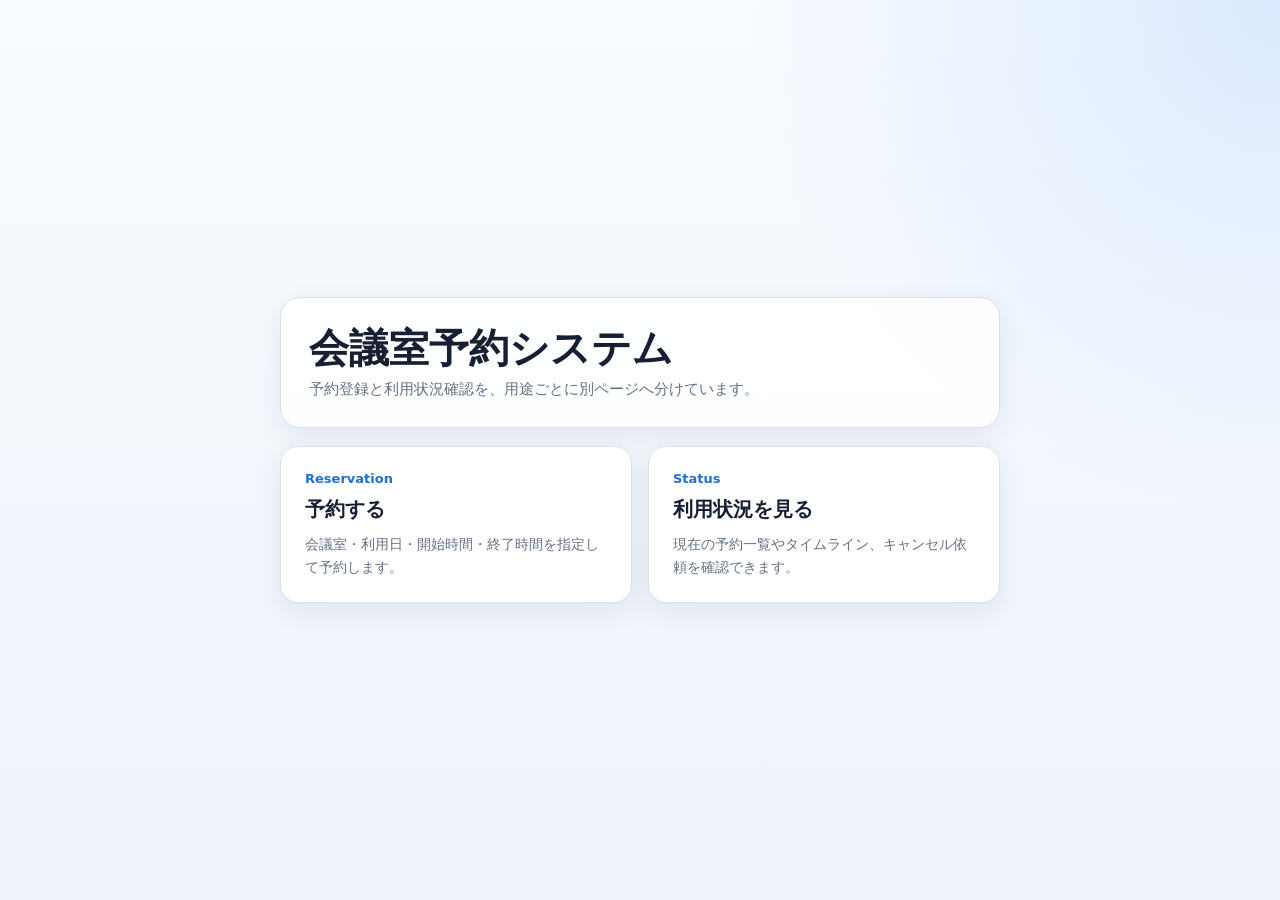
==== index.html @ bccea340 "Add meeting room reservation status page with filtering and timeline view" ====
<!DOCTYPE html>
<html lang="ja">

<head>
  <meta charset="UTF-8">
  <meta name="viewport" content="width=device-width, initial-scale=1">
  <title>会議室予約システム</title>
  <style>
    :root {
      --primary: #1d6fd6;
      --primary-dark: #1559ae;
      --surface: #ffffff;
      --background: #f6f8fb;
      --border: #d7e0ec;
      --text: #172033;
      --muted: #647085;
      --soft-blue: #eaf2ff;
      --shadow: 0 8px 28px rgba(20, 36, 64, 0.08);
    }

    * {
      box-sizing: border-box;
      margin: 0;
      padding: 0;
    }

    body {
      min-height: 100vh;
      display: grid;
      place-items: center;
      padding: 24px;
      background:
        radial-gradient(circle at top right, #dceaff 0, transparent 34%),
        linear-gradient(180deg, #f8fbff 0%, #eef3fa 100%);
      color: var(--text);
      font-family: system-ui, -apple-system, BlinkMacSystemFont, "Segoe UI", sans-serif;
    }

    .shell {
      width: min(100%, 720px);
      display: grid;
      gap: 18px;
    }

    .hero {
      padding: 28px;
      border: 1px solid var(--border);
      border-radius: 20px;
      background: rgba(255, 255, 255, 0.94);
      box-shadow: var(--shadow);
      display: grid;
      gap: 10px;
    }

    .hero h1 {
      font-size: clamp(28px, 4vw, 40px);
      line-height: 1.1;
    }

    .hero p {
      color: var(--muted);
      font-size: 15px;
    }

    .links {
      display: grid;
      grid-template-columns: repeat(2, minmax(0, 1fr));
      gap: 16px;
    }

    .link-card {
      display: grid;
      gap: 10px;
      padding: 24px;
      border-radius: 18px;
      border: 1px solid var(--border);
      background: var(--surface);
      box-shadow: var(--shadow);
      text-decoration: none;
      color: inherit;
      transition: transform .15s ease, border-color .15s ease, box-shadow .15s ease;
    }

    .link-card:hover {
      transform: translateY(-2px);
      border-color: var(--primary);
      box-shadow: 0 12px 28px rgba(20, 36, 64, 0.12);
    }

    .link-card strong {
      font-size: 20px;
    }

    .link-card span {
      color: var(--muted);
      font-size: 14px;
      line-height: 1.6;
    }

    .link-accent {
      color: var(--primary);
      font-size: 13px;
      font-weight: 700;
    }

    @media (max-width: 640px) {
      .links {
        grid-template-columns: 1fr;
      }

      .hero,
      .link-card {
        padding: 20px;
      }
    }
  </style>
</head>

<body>
  <main class="shell">
    <section class="hero">
      <h1>会議室予約システム</h1>
      <p>予約登録と利用状況確認を、用途ごとに別ページへ分けています。</p>
    </section>

    <section class="links">
      <a href="reserve.html" class="link-card">
        <div class="link-accent">Reservation</div>
        <strong>予約する</strong>
        <span>会議室・利用日・開始時間・終了時間を指定して予約します。</span>
      </a>
      <a href="status.html" class="link-card">
        <div class="link-accent">Status</div>
        <strong>利用状況を見る</strong>
        <span>現在の予約一覧やタイムライン、キャンセル依頼を確認できます。</span>
      </a>
    </section>
  </main>
</body>

</html>
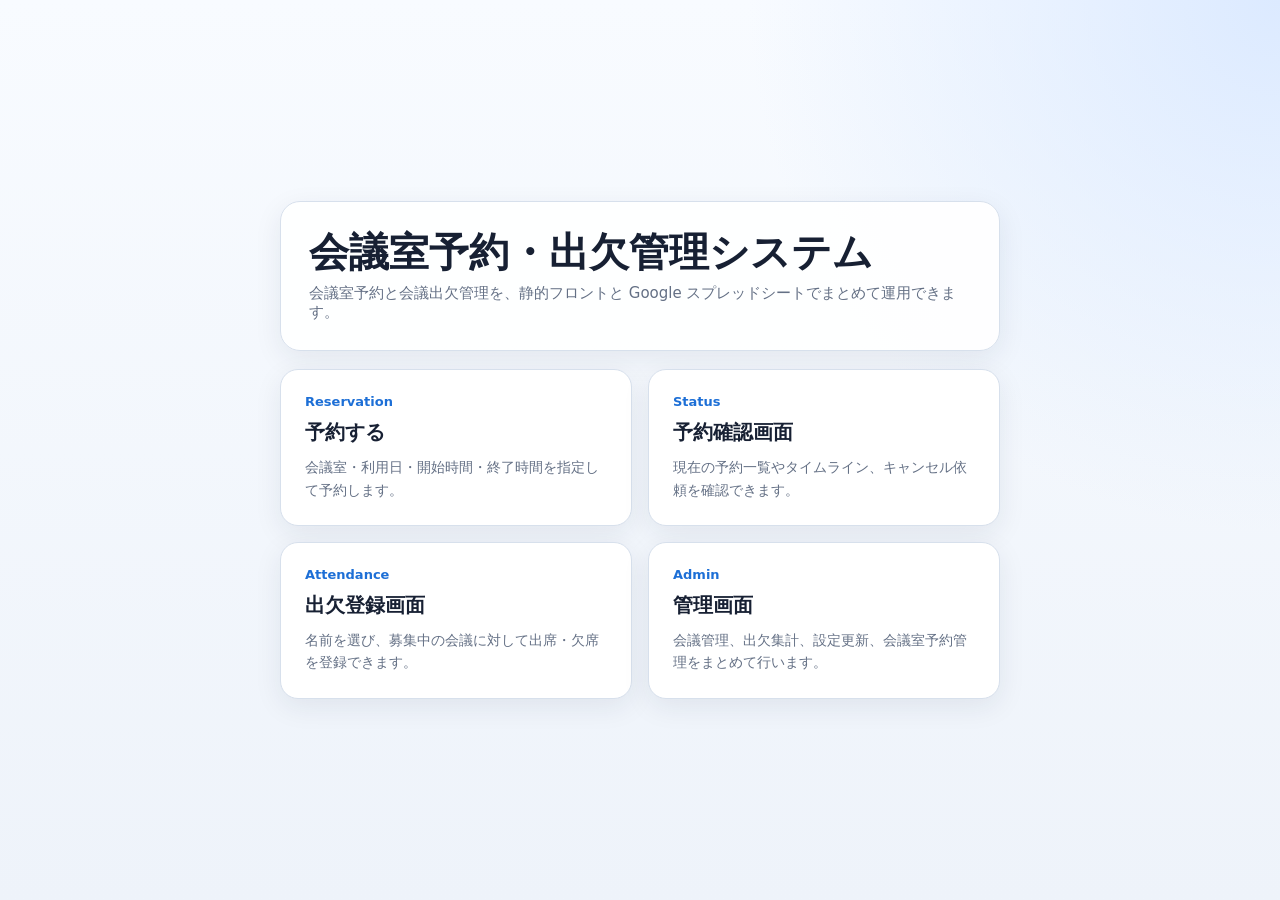
==== commit c03742a2: "Refactor code structure for improved readability and maintainability" ====
--- a/index.html
+++ b/index.html
@@ -4,7 +4,7 @@
 <head>
   <meta charset="UTF-8">
   <meta name="viewport" content="width=device-width, initial-scale=1">
-  <title>会議室予約システム</title>
+  <title>会議室予約・出欠管理システム</title>
   <style>
     :root {
       --primary: #1d6fd6;
@@ -119,8 +119,8 @@
 <body>
   <main class="shell">
     <section class="hero">
-      <h1>会議室予約システム</h1>
-      <p>予約登録と利用状況確認を、用途ごとに別ページへ分けています。</p>
+      <h1>会議室予約・出欠管理システム</h1>
+      <p>会議室予約と会議出欠管理を、静的フロントと Google スプレッドシートでまとめて運用できます。</p>
     </section>
 
     <section class="links">
@@ -131,8 +131,18 @@
       </a>
       <a href="status.html" class="link-card">
         <div class="link-accent">Status</div>
-        <strong>利用状況を見る</strong>
+        <strong>予約確認画面</strong>
         <span>現在の予約一覧やタイムライン、キャンセル依頼を確認できます。</span>
+      </a>
+      <a href="attendance.html" class="link-card">
+        <div class="link-accent">Attendance</div>
+        <strong>出欠登録画面</strong>
+        <span>名前を選び、募集中の会議に対して出席・欠席を登録できます。</span>
+      </a>
+      <a href="admin.html" class="link-card">
+        <div class="link-accent">Admin</div>
+        <strong>管理画面</strong>
+        <span>会議管理、出欠集計、設定更新、会議室予約管理をまとめて行います。</span>
       </a>
     </section>
   </main>
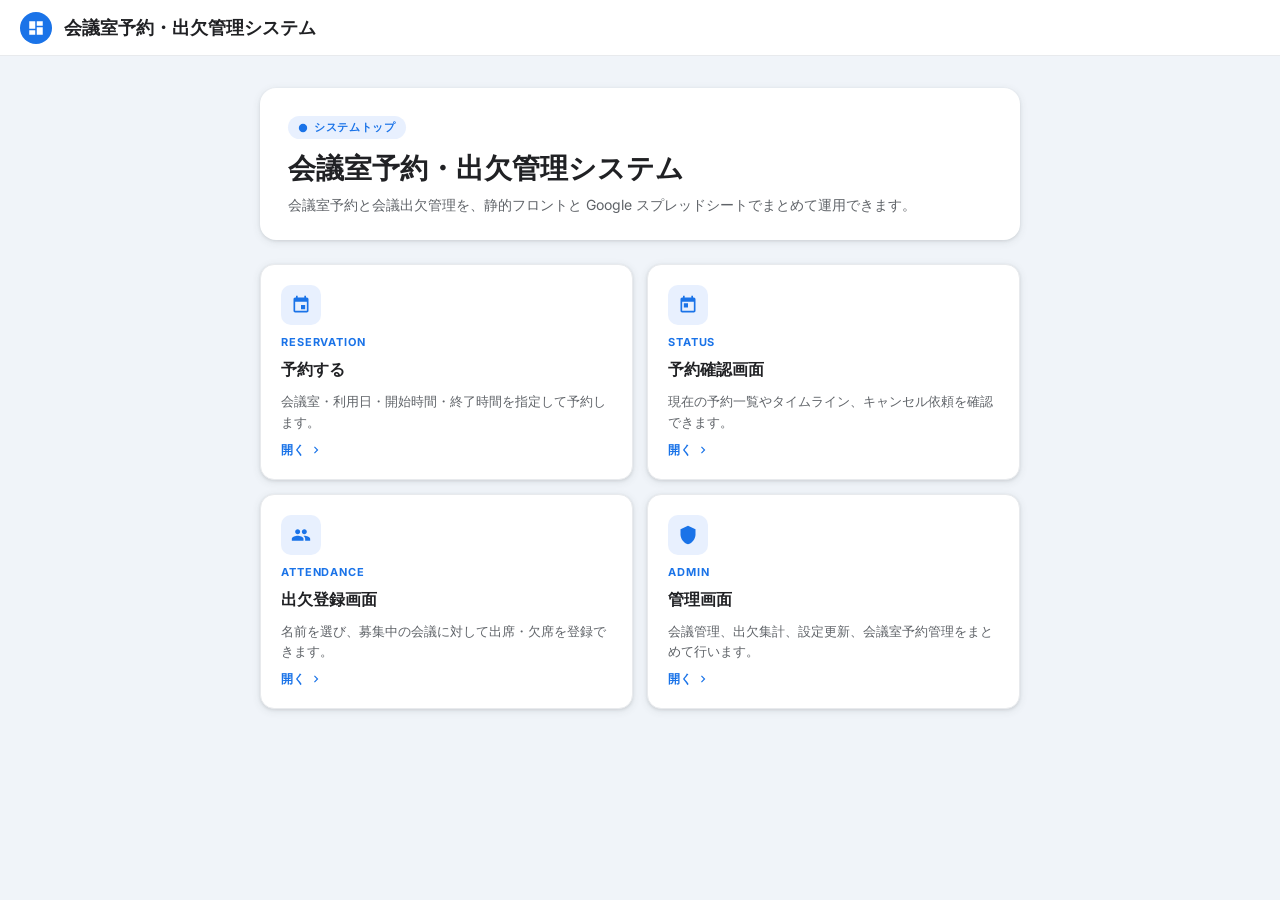
==== commit 3e5b4966: "Refactor code structure for improved readability and maintainability" ====
--- a/index.html
+++ b/index.html
@@ -1,151 +1,251 @@
 <!DOCTYPE html>
 <html lang="ja">
-
 <head>
   <meta charset="UTF-8">
   <meta name="viewport" content="width=device-width, initial-scale=1">
   <title>会議室予約・出欠管理システム</title>
+  <link rel="preconnect" href="https://fonts.googleapis.com">
+  <link rel="preconnect" href="https://fonts.gstatic.com" crossorigin>
+  <link href="https://fonts.googleapis.com/css2?family=Inter:wght@400;500;600;700;800&display=swap" rel="stylesheet">
   <style>
+    *, *::before, *::after { box-sizing: border-box; margin: 0; padding: 0; font-family: 'Inter', -apple-system, BlinkMacSystemFont, 'Segoe UI', sans-serif; }
+
     :root {
-      --primary: #1d6fd6;
-      --primary-dark: #1559ae;
+      --primary: #1a73e8;
+      --primary-hover: #1557b0;
+      --primary-light: #e8f0fe;
       --surface: #ffffff;
-      --background: #f6f8fb;
-      --border: #d7e0ec;
-      --text: #172033;
-      --muted: #647085;
-      --soft-blue: #eaf2ff;
-      --shadow: 0 8px 28px rgba(20, 36, 64, 0.08);
-    }
-
-    * {
-      box-sizing: border-box;
-      margin: 0;
-      padding: 0;
+      --bg: #f0f4f9;
+      --on-surface: #202124;
+      --muted: #5f6368;
+      --border: #e8eaed;
+      --shadow-md: 0 1px 3px rgba(60,64,67,.12), 0 2px 8px rgba(60,64,67,.10);
+      --shadow-hover: 0 2px 6px rgba(60,64,67,.16), 0 4px 16px rgba(60,64,67,.14);
     }
 
     body {
       min-height: 100vh;
+      background: var(--bg);
+      color: var(--on-surface);
+      display: flex;
+      flex-direction: column;
+    }
+
+    /* App bar */
+    .app-bar {
+      position: sticky;
+      top: 0;
+      z-index: 10;
+      background: var(--surface);
+      border-bottom: 1px solid var(--border);
+      padding: 0 20px;
+      height: 56px;
+      display: flex;
+      align-items: center;
+      gap: 12px;
+    }
+    .app-bar-icon {
+      width: 32px; height: 32px;
+      background: var(--primary);
+      border-radius: 50%;
+      display: flex; align-items: center; justify-content: center;
+      flex-shrink: 0;
+    }
+    .app-bar-title {
+      font-size: 18px;
+      font-weight: 700;
+      color: var(--on-surface);
+      white-space: nowrap;
+      overflow: hidden;
+      text-overflow: ellipsis;
+    }
+
+    /* Main content */
+    main {
+      flex: 1;
+      max-width: 800px;
+      width: 100%;
+      margin: 0 auto;
+      padding: 32px 20px 48px;
+    }
+
+    /* Hero */
+    .hero {
+      background: var(--surface);
+      border-radius: 16px;
+      padding: 28px 28px 24px;
+      box-shadow: var(--shadow-md);
+      margin-bottom: 24px;
+      animation: fadeUp .4s ease both;
+    }
+    .hero-eyebrow {
+      display: inline-flex;
+      align-items: center;
+      gap: 6px;
+      background: var(--primary-light);
+      color: var(--primary);
+      font-size: 11px;
+      font-weight: 700;
+      letter-spacing: .06em;
+      text-transform: uppercase;
+      padding: 4px 10px;
+      border-radius: 999px;
+      margin-bottom: 12px;
+    }
+    .hero h1 {
+      font-size: clamp(20px, 4vw, 28px);
+      font-weight: 800;
+      line-height: 1.25;
+      color: var(--on-surface);
+      margin-bottom: 8px;
+    }
+    .hero p {
+      font-size: 14px;
+      color: var(--muted);
+      line-height: 1.6;
+    }
+
+    /* Navigation cards */
+    .nav-grid {
       display: grid;
-      place-items: center;
-      padding: 24px;
-      background:
-        radial-gradient(circle at top right, #dceaff 0, transparent 34%),
-        linear-gradient(180deg, #f8fbff 0%, #eef3fa 100%);
-      color: var(--text);
-      font-family: system-ui, -apple-system, BlinkMacSystemFont, "Segoe UI", sans-serif;
-    }
-
-    .shell {
-      width: min(100%, 720px);
-      display: grid;
-      gap: 18px;
-    }
-
-    .hero {
-      padding: 28px;
-      border: 1px solid var(--border);
-      border-radius: 20px;
-      background: rgba(255, 255, 255, 0.94);
-      box-shadow: var(--shadow);
-      display: grid;
+      grid-template-columns: repeat(2, 1fr);
+      gap: 14px;
+    }
+
+    .nav-card {
+      display: flex;
+      flex-direction: column;
       gap: 10px;
-    }
-
-    .hero h1 {
-      font-size: clamp(28px, 4vw, 40px);
-      line-height: 1.1;
-    }
-
-    .hero p {
-      color: var(--muted);
-      font-size: 15px;
-    }
-
-    .links {
-      display: grid;
-      grid-template-columns: repeat(2, minmax(0, 1fr));
-      gap: 16px;
-    }
-
-    .link-card {
-      display: grid;
-      gap: 10px;
-      padding: 24px;
-      border-radius: 18px;
-      border: 1px solid var(--border);
+      padding: 20px;
       background: var(--surface);
-      box-shadow: var(--shadow);
+      border-radius: 14px;
+      border: 1.5px solid var(--border);
+      box-shadow: var(--shadow-md);
       text-decoration: none;
       color: inherit;
-      transition: transform .15s ease, border-color .15s ease, box-shadow .15s ease;
-    }
-
-    .link-card:hover {
-      transform: translateY(-2px);
+      transition: transform .15s ease, box-shadow .15s ease, border-color .15s ease;
+      animation: fadeUp .4s ease both;
+    }
+    .nav-card:hover {
+      transform: translateY(-3px);
+      box-shadow: var(--shadow-hover);
       border-color: var(--primary);
-      box-shadow: 0 12px 28px rgba(20, 36, 64, 0.12);
-    }
-
-    .link-card strong {
-      font-size: 20px;
-    }
-
-    .link-card span {
+    }
+    .nav-card:nth-child(1) { animation-delay: .05s; }
+    .nav-card:nth-child(2) { animation-delay: .10s; }
+    .nav-card:nth-child(3) { animation-delay: .15s; }
+    .nav-card:nth-child(4) { animation-delay: .20s; }
+
+    .card-icon {
+      width: 40px; height: 40px;
+      background: var(--primary-light);
+      border-radius: 10px;
+      display: flex; align-items: center; justify-content: center;
+      flex-shrink: 0;
+    }
+    .card-label {
+      font-size: 11px;
+      font-weight: 700;
+      letter-spacing: .08em;
+      text-transform: uppercase;
+      color: var(--primary);
+    }
+    .card-title {
+      font-size: 16px;
+      font-weight: 700;
+      color: var(--on-surface);
+    }
+    .card-desc {
+      font-size: 13px;
       color: var(--muted);
-      font-size: 14px;
-      line-height: 1.6;
-    }
-
-    .link-accent {
+      line-height: 1.55;
+    }
+    .card-arrow {
+      margin-top: auto;
+      display: flex;
+      align-items: center;
+      gap: 4px;
+      font-size: 12px;
+      font-weight: 600;
       color: var(--primary);
-      font-size: 13px;
-      font-weight: 700;
-    }
-
-    @media (max-width: 640px) {
-      .links {
-        grid-template-columns: 1fr;
-      }
-
-      .hero,
-      .link-card {
-        padding: 20px;
-      }
+    }
+
+    @keyframes fadeUp {
+      from { opacity: 0; transform: translateY(12px); }
+      to   { opacity: 1; transform: translateY(0); }
+    }
+
+    @media (max-width: 520px) {
+      .nav-grid { grid-template-columns: 1fr; }
+      .hero { padding: 20px; }
+      .nav-card { padding: 16px; }
+      main { padding: 20px 14px 40px; }
     }
   </style>
 </head>
-
 <body>
-  <main class="shell">
+
+  <header class="app-bar">
+    <div class="app-bar-icon">
+      <svg width="18" height="18" viewBox="0 0 24 24" fill="white" xmlns="http://www.w3.org/2000/svg">
+        <path d="M3 13h8V3H3v10zm0 8h8v-6H3v6zm10 0h8V11h-8v10zm0-18v6h8V3h-8z"/>
+      </svg>
+    </div>
+    <span class="app-bar-title">会議室予約・出欠管理システム</span>
+  </header>
+
+  <main>
     <section class="hero">
+      <div class="hero-eyebrow">
+        <svg width="10" height="10" viewBox="0 0 24 24" fill="currentColor"><circle cx="12" cy="12" r="10"/></svg>
+        システムトップ
+      </div>
       <h1>会議室予約・出欠管理システム</h1>
       <p>会議室予約と会議出欠管理を、静的フロントと Google スプレッドシートでまとめて運用できます。</p>
     </section>
 
-    <section class="links">
-      <a href="reserve.html" class="link-card">
-        <div class="link-accent">Reservation</div>
-        <strong>予約する</strong>
-        <span>会議室・利用日・開始時間・終了時間を指定して予約します。</span>
-      </a>
-      <a href="status.html" class="link-card">
-        <div class="link-accent">Status</div>
-        <strong>予約確認画面</strong>
-        <span>現在の予約一覧やタイムライン、キャンセル依頼を確認できます。</span>
-      </a>
-      <a href="attendance.html" class="link-card">
-        <div class="link-accent">Attendance</div>
-        <strong>出欠登録画面</strong>
-        <span>名前を選び、募集中の会議に対して出席・欠席を登録できます。</span>
-      </a>
-      <a href="admin.html" class="link-card">
-        <div class="link-accent">Admin</div>
-        <strong>管理画面</strong>
-        <span>会議管理、出欠集計、設定更新、会議室予約管理をまとめて行います。</span>
-      </a>
-    </section>
+    <nav class="nav-grid">
+      <a href="reserve.html" class="nav-card">
+        <div class="card-icon">
+          <svg width="20" height="20" viewBox="0 0 24 24" fill="#1a73e8"><path d="M17 12h-5v5h5v-5zM16 1v2H8V1H6v2H5c-1.11 0-1.99.9-1.99 2L3 19c0 1.1.89 2 2 2h14c1.1 0 2-.9 2-2V5c0-1.1-.9-2-2-2h-1V1h-2zm3 18H5V8h14v11z"/></svg>
+        </div>
+        <div class="card-label">Reservation</div>
+        <div class="card-title">予約する</div>
+        <div class="card-desc">会議室・利用日・開始時間・終了時間を指定して予約します。</div>
+        <div class="card-arrow">開く <svg width="14" height="14" viewBox="0 0 24 24" fill="currentColor"><path d="M8.59 16.58L13.17 12 8.59 7.41 10 6l6 6-6 6z"/></svg></div>
+      </a>
+
+      <a href="status.html" class="nav-card">
+        <div class="card-icon">
+          <svg width="20" height="20" viewBox="0 0 24 24" fill="#1a73e8"><path d="M19 3h-1V1h-2v2H8V1H6v2H5c-1.11 0-2 .9-2 2v14c0 1.1.89 2 2 2h14c1.1 0 2-.9 2-2V5c0-1.1-.9-2-2-2zm0 16H5V8h14v11zM7 10h5v5H7z"/></svg>
+        </div>
+        <div class="card-label">Status</div>
+        <div class="card-title">予約確認画面</div>
+        <div class="card-desc">現在の予約一覧やタイムライン、キャンセル依頼を確認できます。</div>
+        <div class="card-arrow">開く <svg width="14" height="14" viewBox="0 0 24 24" fill="currentColor"><path d="M8.59 16.58L13.17 12 8.59 7.41 10 6l6 6-6 6z"/></svg></div>
+      </a>
+
+      <a href="attendance.html" class="nav-card">
+        <div class="card-icon">
+          <svg width="20" height="20" viewBox="0 0 24 24" fill="#1a73e8"><path d="M16 11c1.66 0 2.99-1.34 2.99-3S17.66 5 16 5c-1.66 0-3 1.34-3 3s1.34 3 3 3zm-8 0c1.66 0 2.99-1.34 2.99-3S9.66 5 8 5C6.34 5 5 6.34 5 8s1.34 3 3 3zm0 2c-2.33 0-7 1.17-7 3.5V19h14v-2.5c0-2.33-4.67-3.5-7-3.5zm8 0c-.29 0-.62.02-.97.05 1.16.84 1.97 1.97 1.97 3.45V19h6v-2.5c0-2.33-4.67-3.5-7-3.5z"/></svg>
+        </div>
+        <div class="card-label">Attendance</div>
+        <div class="card-title">出欠登録画面</div>
+        <div class="card-desc">名前を選び、募集中の会議に対して出席・欠席を登録できます。</div>
+        <div class="card-arrow">開く <svg width="14" height="14" viewBox="0 0 24 24" fill="currentColor"><path d="M8.59 16.58L13.17 12 8.59 7.41 10 6l6 6-6 6z"/></svg></div>
+      </a>
+
+      <a href="admin.html" class="nav-card">
+        <div class="card-icon">
+          <svg width="20" height="20" viewBox="0 0 24 24" fill="#1a73e8"><path d="M12 1L3 5v6c0 5.55 3.84 10.74 9 12 5.16-1.26 9-6.45 9-12V5l-9-4z"/></svg>
+        </div>
+        <div class="card-label">Admin</div>
+        <div class="card-title">管理画面</div>
+        <div class="card-desc">会議管理、出欠集計、設定更新、会議室予約管理をまとめて行います。</div>
+        <div class="card-arrow">開く <svg width="14" height="14" viewBox="0 0 24 24" fill="currentColor"><path d="M8.59 16.58L13.17 12 8.59 7.41 10 6l6 6-6 6z"/></svg></div>
+      </a>
+    </nav>
   </main>
+
 </body>
-
 </html>
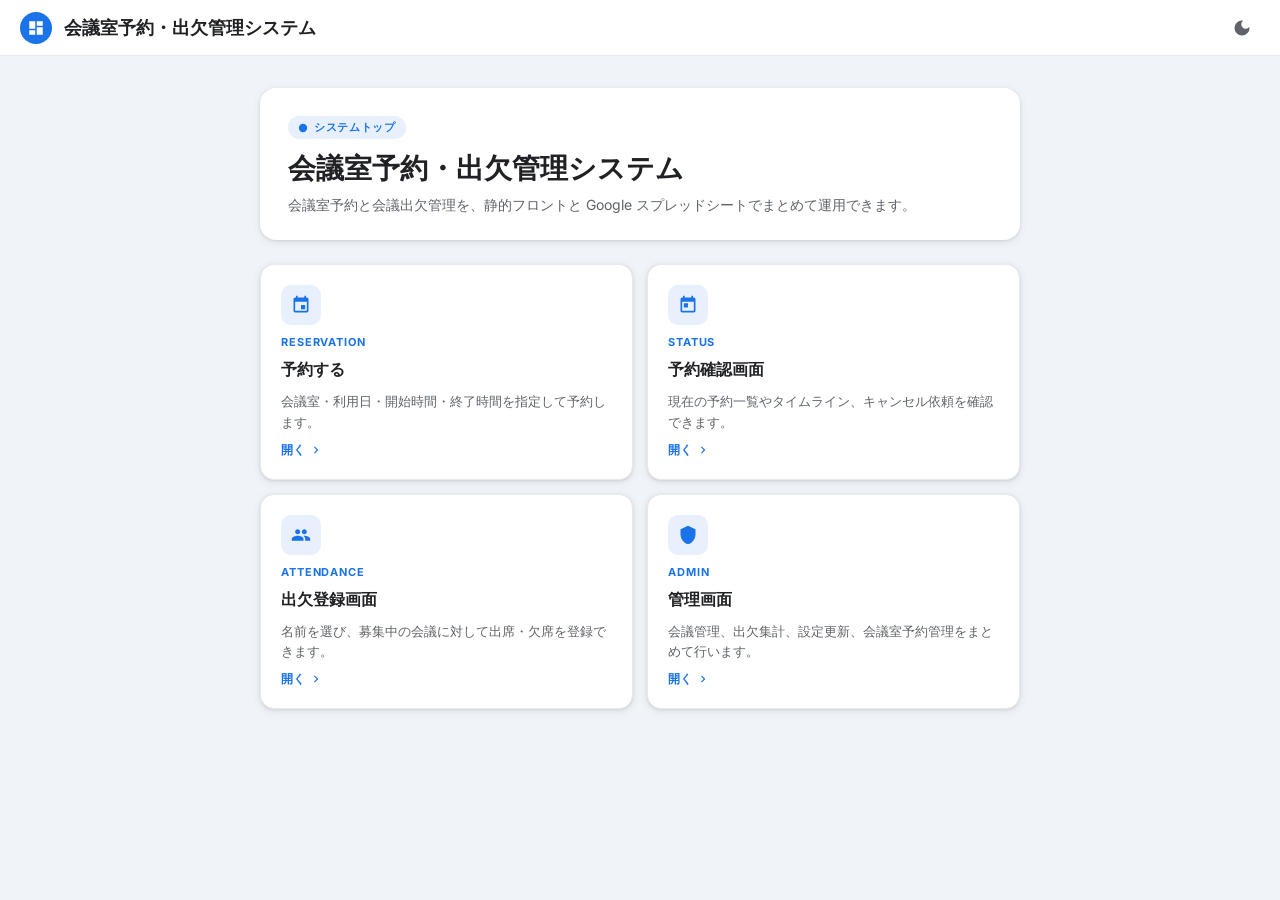
==== commit 89577736: "ダークモード機能を追加し、テーマ切替ボタンを実装しました。関連するCSSとJavaScriptを追加し、全ページでのダークモードのスタイルを適用しました。" ====
--- a/index.html
+++ b/index.html
@@ -7,6 +7,8 @@
   <link rel="preconnect" href="https://fonts.googleapis.com">
   <link rel="preconnect" href="https://fonts.gstatic.com" crossorigin>
   <link href="https://fonts.googleapis.com/css2?family=Inter:wght@400;500;600;700;800&display=swap" rel="stylesheet">
+  <script>(function(){try{var t=localStorage.getItem('theme');if(t==='dark'||(t!=='light'&&window.matchMedia('(prefers-color-scheme:dark)').matches))document.documentElement.classList.add('dark');}catch(e){}})();</script>
+  <link href="dark.css" rel="stylesheet">
   <style>
     *, *::before, *::after { box-sizing: border-box; margin: 0; padding: 0; font-family: 'Inter', -apple-system, BlinkMacSystemFont, 'Segoe UI', sans-serif; }
 
@@ -192,6 +194,7 @@
       </svg>
     </div>
     <span class="app-bar-title">会議室予約・出欠管理システム</span>
+    <button id="dark-toggle" type="button" class="dark-toggle" onclick="toggleDark()" aria-label="ダークモード切替"></button>
   </header>
 
   <main>
@@ -247,5 +250,6 @@
     </nav>
   </main>
 
+  <script src="dark.js"></script>
 </body>
 </html>
--- a/dark.css
+++ b/dark.css
@@ -0,0 +1,148 @@
+/* Dark mode CSS overrides — shared across all pages */
+
+html.dark {
+  --primary: #8ab4f8;
+  --primary-hover: #669df6;
+  --primary-light: #1a3a5c;
+  --surface: #2d2e31;
+  --surface-var: #35363a;
+  --bg: #202124;
+  --on-surface: #e8eaed;
+  --muted: #9aa0a6;
+  --muted-light: #5f6368;
+  --border: #3c4043;
+  --success: #81c995;
+  --success-bg: #1a3328;
+  --success-border: #2d5a3a;
+  --error: #f28b82;
+  --error-bg: #3b1f1d;
+  --error-border: #5a2e2a;
+  --warn-text: #fdd663;
+  --warn-bg: #35300a;
+  --warn-border: #5a4a20;
+  --shadow-md: 0 1px 3px rgba(0,0,0,.4), 0 2px 8px rgba(0,0,0,.3);
+  --shadow-hover: 0 2px 6px rgba(0,0,0,.5), 0 4px 16px rgba(0,0,0,.4);
+  color-scheme: dark;
+}
+
+/* Dark toggle button */
+.dark-toggle {
+  margin-left: auto;
+  background: none;
+  border: none;
+  cursor: pointer;
+  padding: 8px;
+  border-radius: 50%;
+  display: flex;
+  align-items: center;
+  justify-content: center;
+  color: var(--muted, #5f6368);
+  transition: background .15s ease, color .15s ease;
+  flex-shrink: 0;
+}
+.dark-toggle:hover {
+  background: var(--primary-light, #e8f0fe);
+  color: var(--primary, #1a73e8);
+}
+
+/* Fix hardcoded hover bg on .app-bar-btn */
+html.dark .app-bar-btn:hover {
+  background: var(--surface-var) !important;
+}
+
+/* Fix hardcoded colors in status.html timeline */
+html.dark .timeline-room-label {
+  background: var(--surface-var) !important;
+  color: var(--on-surface) !important;
+}
+html.dark .timeline-track {
+  background: var(--surface-var) !important;
+}
+
+/* Fix hardcoded colors in attendance.html .notice-info */
+html.dark .notice-info {
+  background: #1a3a5c !important;
+  border-color: #2e5799 !important;
+  color: #8ab4f8 !important;
+}
+
+/* Admin page dark mode overrides */
+html.dark body { background: #202124 !important; color: #e8eaed !important; }
+
+/* Tab buttons */
+html.dark .tab-btn { color: #9aa0a6 !important; }
+html.dark .tab-btn:hover { color: #8ab4f8 !important; background: rgba(138,180,248,0.08) !important; }
+html.dark .tab-btn.active { color: #8ab4f8 !important; border-bottom-color: #8ab4f8 !important; }
+
+/* Data table */
+html.dark .data-table th { background: #35363a !important; color: #9aa0a6 !important; border-color: #3c4043 !important; }
+html.dark .data-table td { border-color: #3c4043 !important; color: #e8eaed !important; }
+html.dark .data-table tr:hover td { background: #35363a !important; }
+html.dark .data-table input { background: #202124 !important; border-color: #3c4043 !important; color: #e8eaed !important; }
+
+/* Loading */
+html.dark .loading-box { background: #2d2e31 !important; }
+html.dark .loading-spinner { border-color: #3c4043 !important; border-top-color: #8ab4f8 !important; }
+html.dark .loading-text { color: #9aa0a6 !important; }
+html.dark .g-overlay-bg { background: rgba(0,0,0,0.6) !important; }
+
+/* Login */
+html.dark .login-card { background: #2d2e31 !important; }
+html.dark .login-input { background: #202124 !important; border-color: #3c4043 !important; color: #e8eaed !important; }
+html.dark .login-title { color: #e8eaed !important; }
+html.dark .login-subtitle { color: #9aa0a6 !important; }
+html.dark .login-link { color: #8ab4f8 !important; }
+
+/* Admin card / header */
+html.dark .admin-card { background: #2d2e31 !important; }
+html.dark .admin-header { border-color: #3c4043 !important; }
+html.dark .admin-header-title { color: #e8eaed !important; }
+html.dark .admin-tab-nav { border-color: #3c4043 !important; }
+html.dark .header-btn-ghost { background: #2d2e31 !important; border-color: #3c4043 !important; color: #9aa0a6 !important; }
+html.dark .header-btn-ghost:hover { background: #35363a !important; }
+html.dark .header-btn-outline { background: #2d2e31 !important; }
+html.dark .header-btn-outline:hover { background: #1a3a5c !important; }
+
+/* Panels / inputs */
+html.dark .g-panel { background: #2d2e31 !important; border-color: #3c4043 !important; }
+html.dark .g-panel-title { color: #e8eaed !important; }
+html.dark .g-table-wrap { border-color: #3c4043 !important; }
+html.dark .g-notice { background: #1a3a5c !important; border-color: #2e5799 !important; color: #8ab4f8 !important; }
+html.dark .g-input { background: #202124 !important; border-color: #3c4043 !important; color: #e8eaed !important; }
+html.dark .g-textarea { background: #202124 !important; border-color: #3c4043 !important; color: #e8eaed !important; }
+html.dark .g-label { color: #9aa0a6 !important; }
+html.dark .g-body-text { color: #bdc1c6 !important; }
+html.dark .g-muted { color: #5f6368 !important; }
+html.dark .g-calendar-iframe { border-color: #3c4043 !important; }
+
+/* Buttons */
+html.dark .g-btn-secondary { background: #2d2e31 !important; }
+html.dark .g-btn-secondary:hover { background: #1a3a5c !important; }
+html.dark .g-btn-ghost { background: #35363a !important; color: #bdc1c6 !important; }
+html.dark .g-btn-ghost:hover { background: #3c4043 !important; }
+html.dark .g-btn-sm-secondary { background: #2d2e31 !important; }
+html.dark .g-btn-sm-secondary:hover { background: #1a3a5c !important; }
+html.dark .g-btn-sm-ghost { background: #35363a !important; color: #bdc1c6 !important; }
+html.dark .g-btn-sm-ghost:hover { background: #3c4043 !important; }
+
+/* Filter bar */
+html.dark .g-filter-bar { background: #35363a !important; border-color: #3c4043 !important; }
+html.dark .g-filter-input { background: #202124 !important; border-color: #3c4043 !important; color: #e8eaed !important; }
+html.dark .g-filter-select { background: #202124 !important; border-color: #3c4043 !important; color: #e8eaed !important; }
+html.dark .g-filter-clear { background: #2d2e31 !important; border-color: #3c4043 !important; color: #9aa0a6 !important; }
+html.dark .g-filter-clear:hover { background: #35363a !important; }
+
+/* Stat cards */
+html.dark .g-stat-card { background: #2d2e31 !important; border-color: #3c4043 !important; }
+html.dark .g-stat-label { color: #9aa0a6 !important; }
+html.dark .g-stat-value { color: #e8eaed !important; }
+
+/* Badges */
+html.dark .badge-green  { background: #1a3328 !important; color: #81c995 !important; border-color: #2d5a3a !important; }
+html.dark .badge-blue   { background: #1a3a5c !important; color: #8ab4f8 !important; border-color: #2e5799 !important; }
+html.dark .badge-gray   { background: #35363a !important; color: #9aa0a6 !important; border-color: #3c4043 !important; }
+html.dark .badge-red    { background: #3b1f1d !important; color: #f28b82 !important; border-color: #5a2e2a !important; }
+html.dark .badge-yellow { background: #35300a !important; color: #fdd663 !important; border-color: #5a4a20 !important; }
+
+/* Empty cell */
+html.dark .g-empty-cell { color: #5f6368 !important; }
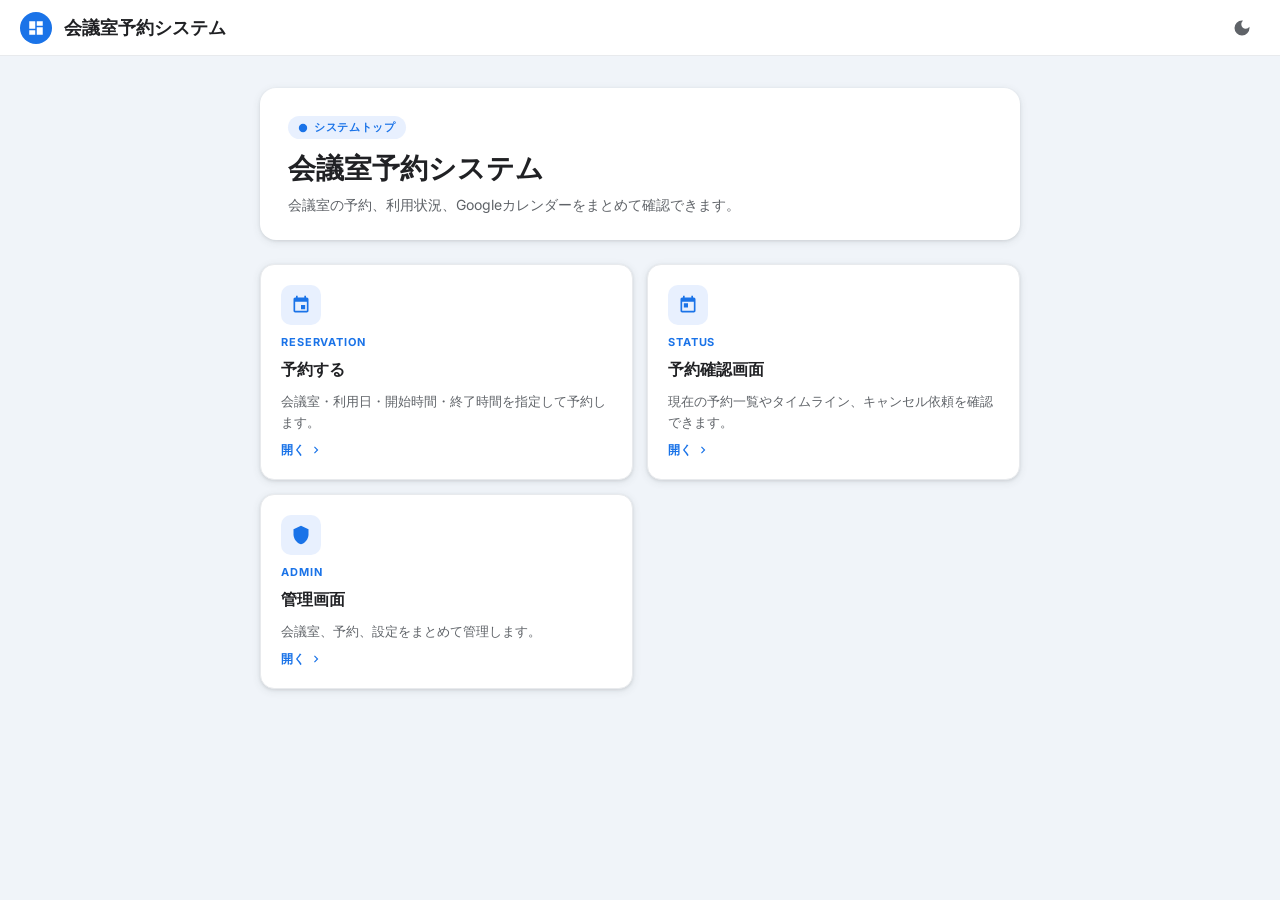
==== commit 9c9e1330: "管理画面と予約システムのタイトルを「会議室予約システム」に変更し、関連する説明文を更新しました。また、予約データの取得処理を改善し、カレンダーの公開設定をAdvanced Serviceを使用して行う" ====
--- a/index.html
+++ b/index.html
@@ -3,7 +3,7 @@
 <head>
   <meta charset="UTF-8">
   <meta name="viewport" content="width=device-width, initial-scale=1">
-  <title>会議室予約・出欠管理システム</title>
+  <title>会議室予約システム</title>
   <link rel="preconnect" href="https://fonts.googleapis.com">
   <link rel="preconnect" href="https://fonts.gstatic.com" crossorigin>
   <link href="https://fonts.googleapis.com/css2?family=Inter:wght@400;500;600;700;800&display=swap" rel="stylesheet">
@@ -136,7 +136,6 @@
     .nav-card:nth-child(1) { animation-delay: .05s; }
     .nav-card:nth-child(2) { animation-delay: .10s; }
     .nav-card:nth-child(3) { animation-delay: .15s; }
-    .nav-card:nth-child(4) { animation-delay: .20s; }
 
     .card-icon {
       width: 40px; height: 40px;
@@ -193,7 +192,7 @@
         <path d="M3 13h8V3H3v10zm0 8h8v-6H3v6zm10 0h8V11h-8v10zm0-18v6h8V3h-8z"/>
       </svg>
     </div>
-    <span class="app-bar-title">会議室予約・出欠管理システム</span>
+    <span class="app-bar-title">会議室予約システム</span>
     <button id="dark-toggle" type="button" class="dark-toggle" onclick="toggleDark()" aria-label="ダークモード切替"></button>
   </header>
 
@@ -203,8 +202,8 @@
         <svg width="10" height="10" viewBox="0 0 24 24" fill="currentColor"><circle cx="12" cy="12" r="10"/></svg>
         システムトップ
       </div>
-      <h1>会議室予約・出欠管理システム</h1>
-      <p>会議室予約と会議出欠管理を、静的フロントと Google スプレッドシートでまとめて運用できます。</p>
+      <h1>会議室予約システム</h1>
+      <p>会議室の予約、利用状況、Googleカレンダーをまとめて確認できます。</p>
     </section>
 
     <nav class="nav-grid">
@@ -228,23 +227,13 @@
         <div class="card-arrow">開く <svg width="14" height="14" viewBox="0 0 24 24" fill="currentColor"><path d="M8.59 16.58L13.17 12 8.59 7.41 10 6l6 6-6 6z"/></svg></div>
       </a>
 
-      <a href="attendance.html" class="nav-card">
-        <div class="card-icon">
-          <svg width="20" height="20" viewBox="0 0 24 24" fill="#1a73e8"><path d="M16 11c1.66 0 2.99-1.34 2.99-3S17.66 5 16 5c-1.66 0-3 1.34-3 3s1.34 3 3 3zm-8 0c1.66 0 2.99-1.34 2.99-3S9.66 5 8 5C6.34 5 5 6.34 5 8s1.34 3 3 3zm0 2c-2.33 0-7 1.17-7 3.5V19h14v-2.5c0-2.33-4.67-3.5-7-3.5zm8 0c-.29 0-.62.02-.97.05 1.16.84 1.97 1.97 1.97 3.45V19h6v-2.5c0-2.33-4.67-3.5-7-3.5z"/></svg>
-        </div>
-        <div class="card-label">Attendance</div>
-        <div class="card-title">出欠登録画面</div>
-        <div class="card-desc">名前を選び、募集中の会議に対して出席・欠席を登録できます。</div>
-        <div class="card-arrow">開く <svg width="14" height="14" viewBox="0 0 24 24" fill="currentColor"><path d="M8.59 16.58L13.17 12 8.59 7.41 10 6l6 6-6 6z"/></svg></div>
-      </a>
-
       <a href="admin.html" class="nav-card">
         <div class="card-icon">
           <svg width="20" height="20" viewBox="0 0 24 24" fill="#1a73e8"><path d="M12 1L3 5v6c0 5.55 3.84 10.74 9 12 5.16-1.26 9-6.45 9-12V5l-9-4z"/></svg>
         </div>
         <div class="card-label">Admin</div>
         <div class="card-title">管理画面</div>
-        <div class="card-desc">会議管理、出欠集計、設定更新、会議室予約管理をまとめて行います。</div>
+        <div class="card-desc">会議室、予約、設定をまとめて管理します。</div>
         <div class="card-arrow">開く <svg width="14" height="14" viewBox="0 0 24 24" fill="currentColor"><path d="M8.59 16.58L13.17 12 8.59 7.41 10 6l6 6-6 6z"/></svg></div>
       </a>
     </nav>
